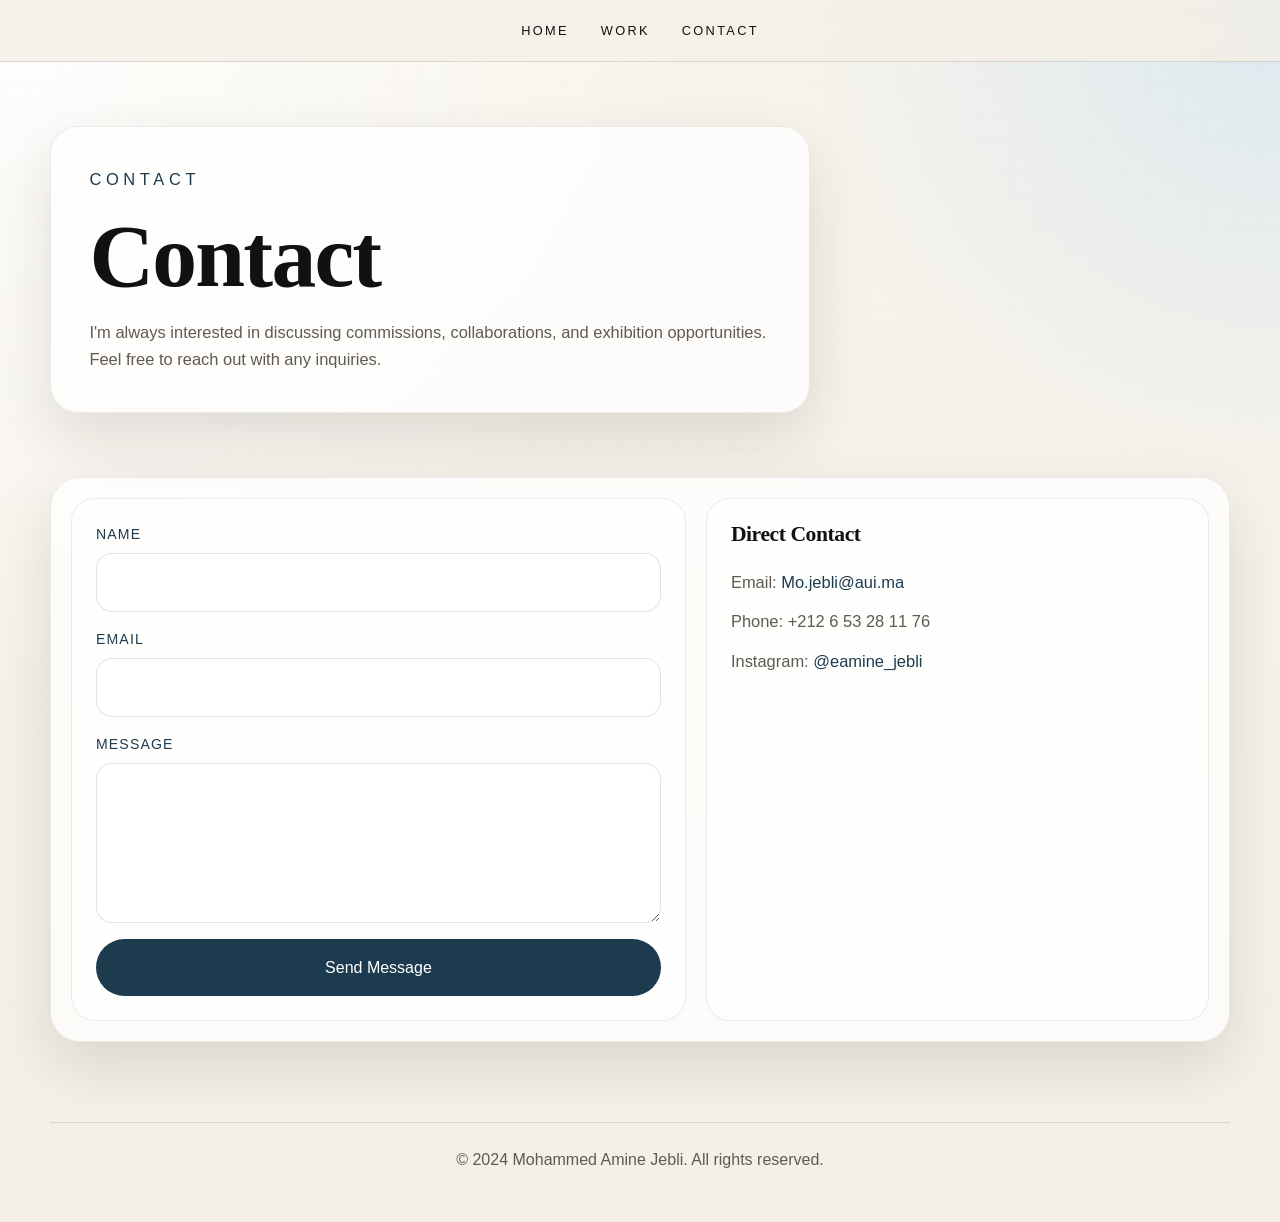
==== contact.html @ f27861c6 "first commit" ====
<!DOCTYPE html>
<html lang="en">
<head>
  <meta charset="UTF-8">
  <meta name="viewport" content="width=device-width, initial-scale=1.0">
  <title>Contact | Mohammed Amine Jebli</title>
  <link rel="stylesheet" href="./css/style.css">
</head>
<body data-page="contact">
  <header class="site-header">
    <nav class="site-nav" aria-label="Primary">
      <a href="index.html">Home</a>
      <a href="work.html">Work</a>
      <a href="contact.html">Contact</a>
    </nav>
  </header>

  <main>
    <section class="contact-layout" aria-labelledby="contact-heading">
      <div class="page-intro contact-intro">
        <p class="eyebrow">Contact</p>
        <h1 id="contact-heading">Contact</h1>
        <p>I'm always interested in discussing commissions, collaborations, and exhibition opportunities. Feel free to reach out with any inquiries.</p>
      </div>

      <div class="contact-panel">
        <form id="contact-form" class="contact-form">
          <div class="form-group">
            <label for="name">Name</label>
            <input type="text" id="name" name="name" required>
          </div>
          <div class="form-group">
            <label for="email">Email</label>
            <input type="email" id="email" name="email" required>
          </div>
          <div class="form-group">
            <label for="message">Message</label>
            <textarea id="message" name="message" required></textarea>
          </div>
          <button id="contact-submit" type="submit">Send Message</button>
        </form>

        <div class="direct-contact">
          <h3>Direct Contact</h3>
          <p>Email: <a href="mailto:Mo.jebli@aui.ma">Mo.jebli@aui.ma</a></p>
          <p>Phone: +212 6 53 28 11 76</p>
          <p>Instagram: <a href="https://instagram.com" target="_blank" rel="noreferrer">@eamine_jebli</a></p>
        </div>
      </div>
    </section>
  </main>

  <footer class="site-footer">© 2024 Mohammed Amine Jebli. All rights reserved.</footer>
  <script src="./js/main.js"></script>
</body>
</html>
---- css/style.css ----
* {
  box-sizing: border-box;
  margin: 0;
  padding: 0;
}

:root {
  --bg: #f4efe7;
  --panel: rgba(255, 255, 255, 0.74);
  --text: #111111;
  --muted: #5f5a52;
  --line: rgba(17, 17, 17, 0.12);
  --accent: #1d3b4f;
  --shadow: 0 24px 60px rgba(31, 24, 16, 0.12);
}

html {
  scroll-behavior: smooth;
}

body {
  min-height: 100vh;
  color: var(--text);
  background:
    radial-gradient(circle at top left, rgba(255, 255, 255, 0.9), transparent 40%),
    radial-gradient(circle at top right, rgba(217, 231, 239, 0.9), transparent 28%),
    linear-gradient(180deg, #f8f4ec 0%, var(--bg) 100%);
  font-family: "Segoe UI", "Trebuchet MS", Arial, sans-serif;
  line-height: 1.65;
}

body::before {
  content: "";
  position: fixed;
  inset: 0;
  pointer-events: none;
  background-image: linear-gradient(rgba(17, 17, 17, 0.02) 1px, transparent 1px), linear-gradient(90deg, rgba(17, 17, 17, 0.02) 1px, transparent 1px);
  background-size: 28px 28px;
  mask-image: linear-gradient(180deg, rgba(0, 0, 0, 0.45), transparent 80%);
}

img,
video {
  display: block;
  max-width: 100%;
}

button,
input,
textarea {
  font: inherit;
}

button {
  cursor: pointer;
}

h1,
h2,
h3 {
  font-family: "Georgia", "Times New Roman", serif;
  font-weight: 600;
  letter-spacing: -0.02em;
  line-height: 1.05;
}

h1 {
  font-size: clamp(3rem, 7vw, 6rem);
}

h2 {
  font-size: clamp(2rem, 4vw, 3.5rem);
}

h3 {
  font-size: 1.35rem;
}

p {
  color: var(--muted);
}

a {
  color: inherit;
  text-decoration: none;
}

.site-header {
  position: sticky;
  top: 0;
  z-index: 20;
  backdrop-filter: blur(18px);
  background: rgba(244, 239, 231, 0.82);
  border-bottom: 1px solid var(--line);
}

.site-nav {
  max-width: 1180px;
  margin: 0 auto;
  padding: 1rem 2rem;
  display: flex;
  justify-content: center;
  gap: 2rem;
}

.site-nav a {
  position: relative;
  padding: 0.25rem 0;
  letter-spacing: 0.18em;
  text-transform: uppercase;
  font-size: 0.8rem;
  color: var(--text);
}

.site-nav a::after {
  content: "";
  position: absolute;
  left: 0;
  right: 100%;
  bottom: -0.15rem;
  height: 1px;
  background: var(--text);
  transition: right 0.25s ease;
}

.site-nav a:hover::after,
.site-nav a:focus-visible::after {
  right: 0;
}

main {
  width: min(1180px, calc(100% - 2rem));
  margin: 0 auto;
  padding: 2rem 0 5rem;
}

.hero,
.about-grid,
.work-intro,
.contact-layout {
  position: relative;
  z-index: 1;
}

.hero {
  display: grid;
  grid-template-columns: 1.1fr 0.9fr;
  gap: 2rem;
  align-items: center;
  min-height: calc(100vh - 140px);
  padding: 3rem 0 4rem;
}

.hero-copy,
.page-intro,
.contact-panel,
.work-block,
.video-embed-slot,
.text-card {
  background: var(--panel);
  border: 1px solid rgba(17, 17, 17, 0.08);
  box-shadow: var(--shadow);
  backdrop-filter: blur(18px);
}

.hero-copy {
  padding: clamp(2rem, 4vw, 4rem);
  border-radius: 30px;
}

.eyebrow {
  text-transform: uppercase;
  letter-spacing: 0.28em;
  color: var(--accent);
  font-size: 0.78rem;
  margin-bottom: 1rem;
}

.hero-copy p:last-of-type,
.page-intro p,
.about-copy p,
.direct-contact p {
  font-size: 1.03rem;
}

.hero-actions,
.home-footer-links {
  display: flex;
  flex-wrap: wrap;
  gap: 1rem;
  margin-top: 1.75rem;
}

.primary-link,
.secondary-link,
#contact-submit {
  display: inline-flex;
  align-items: center;
  justify-content: center;
  border-radius: 999px;
  padding: 0.9rem 1.3rem;
  border: 1px solid transparent;
  transition: transform 0.2s ease, border-color 0.2s ease, background 0.2s ease, color 0.2s ease;
}

.primary-link,
#contact-submit {
  color: #fff;
  background: var(--accent);
}

.secondary-link {
  border-color: var(--line);
  background: rgba(255, 255, 255, 0.55);
}

.primary-link:hover,
.secondary-link:hover,
#contact-submit:hover,
.primary-link:focus-visible,
.secondary-link:focus-visible,
#contact-submit:focus-visible {
  transform: translateY(-2px);
}

.hero-portrait {
  align-self: stretch;
  min-height: 640px;
  border-radius: 30px;
  overflow: hidden;
  border: 1px solid rgba(17, 17, 17, 0.08);
  box-shadow: var(--shadow);
}

.hero-portrait img {
  width: 100%;
  height: 100%;
  object-fit: cover;
}

.about-grid {
  padding: 1rem 0 4rem;
}

.about-grid h2,
.work-intro h1,
.contact-intro h1 {
  margin-bottom: 1rem;
}

.about-copy {
  display: grid;
  grid-template-columns: repeat(3, minmax(0, 1fr));
  gap: 1.25rem;
  margin-top: 2rem;
}

.about-copy > div,
.direct-contact,
.contact-form {
  padding: 1.5rem;
  border-radius: 24px;
  background: rgba(255, 255, 255, 0.54);
  border: 1px solid rgba(17, 17, 17, 0.08);
}

.about-copy h3,
.direct-contact h3 {
  margin-bottom: 0.75rem;
}

.work-intro,
.contact-intro {
  max-width: 760px;
}

.page-intro {
  margin: 2rem 0 2.5rem;
  padding: clamp(1.5rem, 3vw, 2.5rem);
  border-radius: 28px;
}

/* Work thumbnail grid */
.work-stack--grid {
  display: grid;
  grid-template-columns: repeat(auto-fill, minmax(300px, 1fr));
  gap: 1.5rem;
}

.work-block--collapsible {
  background: var(--panel);
  border: 1px solid rgba(17, 17, 17, 0.08);
  box-shadow: var(--shadow);
  backdrop-filter: blur(18px);
  border-radius: 24px;
  overflow: hidden;
  transition: box-shadow 0.2s ease;
  padding: 0;
  display: block;
}

.work-block--collapsible:hover {
  box-shadow: 0 8px 30px rgba(31, 24, 16, 0.14);
}

.work-block-preview {
  cursor: pointer;
  outline: none;
}

.work-block-preview:focus-visible {
  outline: 2px solid var(--accent);
  outline-offset: 2px;
}

.preview-media {
  width: 100%;
  aspect-ratio: 16 / 9;
  overflow: hidden;
  background: #eae5dd;
}

.preview-media img {
  width: 100%;
  height: 100%;
  object-fit: cover;
  display: block;
  transition: transform 0.3s ease;
}

.work-block-preview:hover .preview-media img {
  transform: scale(1.03);
}

.preview-meta {
  padding: 1rem 1.25rem;
}

.preview-meta h2 {
  font-size: 1.25rem;
  margin: 0;
}

/* Hidden content templates */
.work-block-expanded[hidden] {
  display: none;
}

/* Fullscreen black modal */
.work-modal {
  position: fixed;
  inset: 0;
  z-index: 100;
  background: #000;
  color: #eee;
  overflow-y: auto;
  display: flex;
  flex-direction: column;
  align-items: center;
  padding: 4rem 1.5rem 3rem;
}

.work-modal[hidden] {
  display: none;
}

.modal-close {
  position: fixed;
  top: 1.25rem;
  right: 1.5rem;
  background: transparent;
  border: none;
  color: #fff;
  font-size: 2.5rem;
  line-height: 1;
  cursor: pointer;
  z-index: 101;
  padding: 0.25rem 0.5rem;
  border-radius: 4px;
}

.modal-close:hover,
.modal-close:focus-visible {
  background: rgba(255, 255, 255, 0.15);
  outline: none;
}

.modal-content {
  width: 100%;
  max-width: 960px;
  display: flex;
  flex-direction: column;
  gap: 2rem;
}

.modal-title {
  color: #fff;
  font-size: clamp(1.8rem, 4vw, 2.8rem);
  margin-bottom: 0.5rem;
  text-align: center;
}

.modal-content .eyebrow {
  color: #aaa;
  margin-bottom: 0.5rem;
}

.modal-content h3 {
  color: #fff;
  margin-bottom: 0.75rem;
}

.modal-content p {
  color: #ccc;
}

.modal-content .log-line {
  color: #bbb;
  font-style: italic;
  font-size: 1.15rem;
  text-align: center;
  margin: 0.5rem 0 0.5rem;
}

.modal-content .video-embed-slot {
  width: 100%;
  border-radius: 8px;
  overflow: hidden;
  box-shadow: 0 10px 40px rgba(0,0,0,0.5);
  background: #111;
}

.modal-content .video-embed-slot iframe {
  width: 100%;
  aspect-ratio: 16 / 9;
  border: 0;
  display: block;
}

.modal-content .image-spot--two {
  display: grid;
  grid-template-columns: 1fr 1fr;
  gap: 1.5rem;
}

.modal-content .image-spot--two figure {
  margin: 0;
  border-radius: 8px;
  overflow: hidden;
  background: #111;
}

.modal-content .image-spot--two img {
  width: 100%;
  height: auto;
  display: block;
  aspect-ratio: 4 / 3;
  object-fit: cover;
}

.modal-content .personal-statement {
  border-top: 1px solid #333;
  padding-top: 2rem;
  margin-top: 0.5rem;
}

/* Contact */
.contact-layout {
  display: grid;
  gap: 1.5rem;
}

.contact-panel {
  display: grid;
  grid-template-columns: minmax(0, 1.1fr) minmax(320px, 0.9fr);
  gap: 1.25rem;
  padding: 1.25rem;
  border-radius: 30px;
}

.contact-form {
  display: grid;
  gap: 1rem;
}

.form-group {
  display: grid;
  gap: 0.45rem;
}

.form-group label {
  font-size: 0.88rem;
  letter-spacing: 0.08em;
  text-transform: uppercase;
  color: var(--accent);
}

.form-group input,
.form-group textarea {
  width: 100%;
  padding: 0.95rem 1rem;
  border-radius: 16px;
  border: 1px solid rgba(17, 17, 17, 0.12);
  background: rgba(255, 255, 255, 0.82);
  color: var(--text);
}

.form-group textarea {
  min-height: 160px;
  resize: vertical;
}

.direct-contact {
  display: grid;
  align-content: start;
  gap: 0.75rem;
}

.direct-contact a {
  color: var(--accent);
}

.site-footer {
  width: min(1180px, calc(100% - 2rem));
  margin: 0 auto;
  padding: 1.5rem 0 3rem;
  border-top: 1px solid var(--line);
  color: var(--muted);
  text-align: center;
}

.visually-hidden {
  position: absolute;
  width: 1px;
  height: 1px;
  padding: 0;
  margin: -1px;
  overflow: hidden;
  clip: rect(0, 0, 0, 0);
  white-space: nowrap;
  border: 0;
}

@media (max-width: 1080px) {
  .hero,
  .contact-panel {
    grid-template-columns: 1fr;
  }

  .hero-portrait {
    min-height: 460px;
  }

  .about-copy {
    grid-template-columns: repeat(2, minmax(0, 1fr));
  }
}

@media (max-width: 720px) {
  .site-nav {
    gap: 1.2rem;
    padding-inline: 1rem;
  }

  main {
    width: min(100% - 1rem, 1180px);
    padding-top: 1rem;
  }

  .hero {
    min-height: auto;
    padding-top: 1.5rem;
  }

  .hero-copy,
  .page-intro,
  .contact-panel {
    border-radius: 24px;
  }

  .about-copy {
    grid-template-columns: 1fr;
  }

  .work-stack--grid {
    grid-template-columns: 1fr;
  }

  .modal-content .image-spot--two {
    grid-template-columns: 1fr;
  }

  .work-modal {
    padding: 3.5rem 1rem 2rem;
  }
}
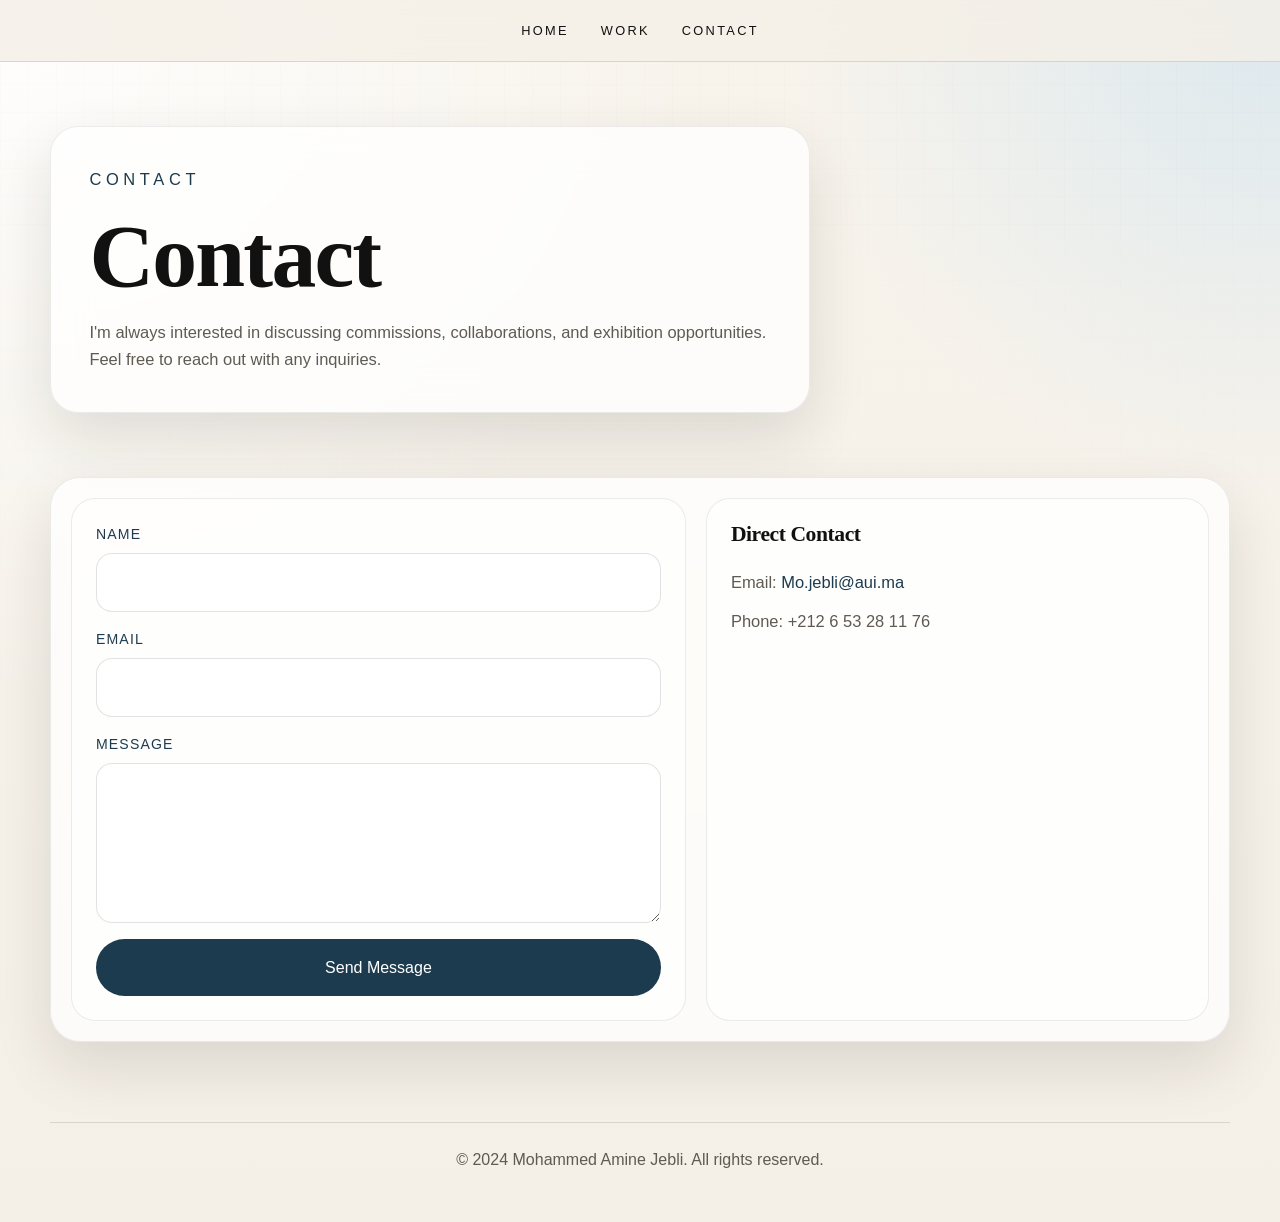
==== commit 8e913531: "final 4" ====
--- a/contact.html
+++ b/contact.html
@@ -44,7 +44,6 @@
           <h3>Direct Contact</h3>
           <p>Email: <a href="mailto:Mo.jebli@aui.ma">Mo.jebli@aui.ma</a></p>
           <p>Phone: +212 6 53 28 11 76</p>
-          <p>Instagram: <a href="https://instagram.com" target="_blank" rel="noreferrer">@eamine_jebli</a></p>
         </div>
       </div>
     </section>
--- a/css/style.css
+++ b/css/style.css
@@ -269,6 +269,15 @@
   margin-bottom: 0.75rem;
 }
 
+.about-featured {
+  grid-column: 1 / -1;
+  text-align: center;
+}
+
+.about-featured h3 {
+  font-size: 2.2rem;
+}
+
 .work-intro,
 .contact-intro {
   max-width: 760px;
@@ -313,11 +322,13 @@
   outline-offset: 2px;
 }
 
+/* ── Preview media with play button ── */
 .preview-media {
   width: 100%;
   aspect-ratio: 16 / 9;
   overflow: hidden;
   background: #eae5dd;
+  position: relative; /* establish positioning context */
 }
 
 .preview-media img {
@@ -331,6 +342,51 @@
 .work-block-preview:hover .preview-media img {
   transform: scale(1.03);
 }
+
+/* White circular play button */
+.preview-media::before {
+  content: "";
+  position: absolute;
+  top: 50%;
+  left: 50%;
+  transform: translate(-50%, -50%);
+  width: 64px;
+  height: 64px;
+  background: rgba(255, 255, 255, 0.92);
+  border-radius: 50%;
+  box-shadow: 0 4px 24px rgba(0, 0, 0, 0.25);
+  z-index: 2;
+  pointer-events: none;
+  transition: transform 0.3s ease, background 0.3s ease;
+}
+
+/* Play triangle */
+.preview-media::after {
+  content: "";
+  position: absolute;
+  top: 50%;
+  left: 50%;
+  transform: translate(-35%, -50%);
+  width: 0;
+  height: 0;
+  border-left: 22px solid var(--accent);
+  border-top: 14px solid transparent;
+  border-bottom: 14px solid transparent;
+  z-index: 3;
+  pointer-events: none;
+  transition: transform 0.3s ease;
+}
+
+.work-block-preview:hover .preview-media::before {
+  transform: translate(-50%, -50%) scale(1.12);
+  background: #fff;
+}
+
+.work-block-preview:hover .preview-media::after {
+  transform: translate(-35%, -50%) scale(1.12);
+}
+
+/* ── /Preview media ── */
 
 .preview-meta {
   padding: 1rem 1.25rem;
@@ -430,8 +486,10 @@
   background: #111;
 }
 
+/* ── Responsive modal iframe (fixed height override) ── */
 .modal-content .video-embed-slot iframe {
   width: 100%;
+  height: auto;
   aspect-ratio: 16 / 9;
   border: 0;
   display: block;
@@ -593,4 +651,116 @@
   .work-modal {
     padding: 3.5rem 1rem 2rem;
   }
+}
+/* ── Play button overlay ── */
+.preview-media {
+  position: relative; /* establish positioning context */
+}
+
+.play-button {
+  position: absolute;
+  top: 50%;
+  left: 50%;
+  transform: translate(-50%, -50%);
+  width: 72px;
+  height: 72px;
+  background: rgba(255, 255, 255, 0.95);
+  border-radius: 50%;
+  display: flex;
+  align-items: center;
+  justify-content: center;
+  box-shadow: 0 6px 28px rgba(0, 0, 0, 0.35);
+  z-index: 5;
+  transition: transform 0.25s ease, background 0.25s ease, box-shadow 0.25s ease;
+  text-decoration: none;
+  cursor: pointer;
+}
+
+/* Play triangle */
+.play-button::after {
+  content: "";
+  display: block;
+  width: 0;
+  height: 0;
+  border-left: 24px solid var(--accent);
+  border-top: 15px solid transparent;
+  border-bottom: 15px solid transparent;
+  margin-left: 5px;
+  transition: border-left-color 0.25s ease;
+}
+
+.play-button:hover,
+.play-button:focus {
+  transform: translate(-50%, -50%) scale(1.12);
+  background: #ffffff;
+  box-shadow: 0 10px 36px rgba(0, 0, 0, 0.45);
+  outline: 2px solid var(--accent);
+  outline-offset: 3px;
+}
+
+/* Darken image slightly on hover so the button pops */
+.preview-media::before {
+  content: "";
+  position: absolute;
+  inset: 0;
+  background: rgba(0, 0, 0, 0);
+  z-index: 2;
+  transition: background 0.3s ease;
+  pointer-events: none;
+}
+
+.work-block-preview:hover .preview-media::before {
+  background: rgba(0, 0, 0, 0.18);
+}
+/* ── Black video-link block inside modal ── */
+.video-link-area {
+  background: #0a0a0a;
+  border: 1px solid #333;
+  border-radius: 12px;
+  padding: 3rem 2rem;
+  text-align: center;
+  display: flex;
+  align-items: center;
+  justify-content: center;
+  margin: 0.5rem 0;
+}
+
+.video-play-btn {
+  display: inline-flex;
+  align-items: center;
+  gap: 1rem;
+  padding: 1rem 2.5rem;
+  background: rgba(255, 255, 255, 0.95);
+  color: #111;
+  border-radius: 999px;
+  font-weight: 600;
+  font-size: 1.05rem;
+  text-decoration: none;
+  transition: transform 0.2s ease, background 0.2s ease, box-shadow 0.2s ease;
+  box-shadow: 0 4px 20px rgba(0, 0, 0, 0.4);
+}
+
+.video-play-btn:hover,
+.video-play-btn:focus-visible {
+  transform: translateY(-3px);
+  background: #ffffff;
+  box-shadow: 0 8px 30px rgba(0, 0, 0, 0.5);
+  outline: 2px solid var(--accent);
+  outline-offset: 3px;
+}
+
+.play-icon {
+  width: 0;
+  height: 0;
+  border-left: 20px solid var(--accent);
+  border-top: 12px solid transparent;
+  border-bottom: 12px solid transparent;
+  display: inline-block;
+}
+
+/* Remove old thumbnail play-button styles if they exist */
+.preview-media .play-button,
+.preview-media::before,
+.preview-media::after {
+  display: none !important;
 }
